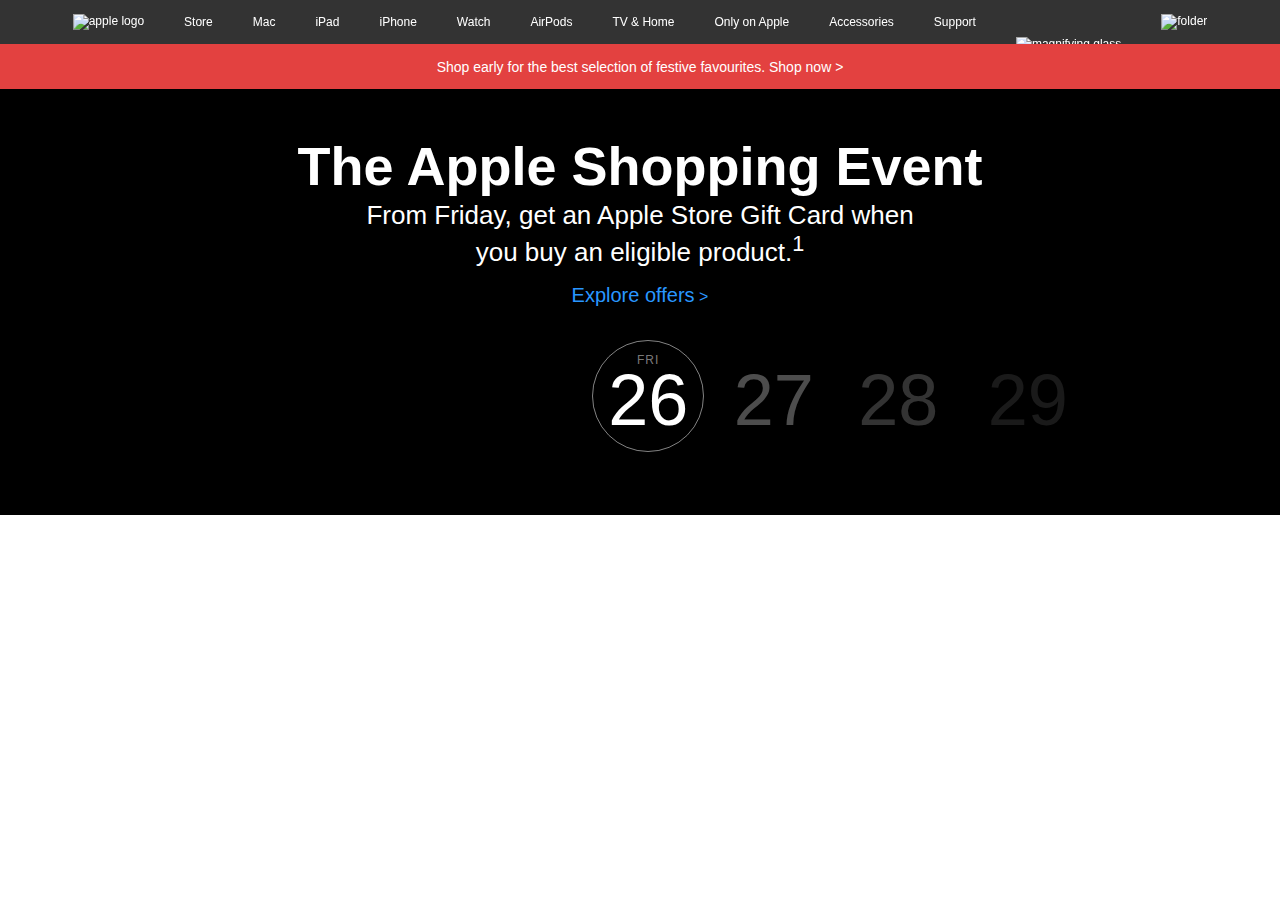
==== index.html @ cf81fd2b "first commit" ====
<!DOCTYPE html>
<html lang="en">
<head>
    <link rel="stylesheet" href="style.css">
    <meta charset="UTF-8">
    <meta http-equiv="X-UA-Compatible" content="IE=edge">
    <meta name="viewport" content="width=device-width, initial-scale=1.0">
    <title>Apple (United Kingdom)</title>
    <link rel="icon" href="https://developer.apple.com/favicon.ico">
    
    
</head>
<body>

    <!-- pics

    https://www.apple.com/ac/globalnav/7/en_GB/images/be15095f-5a20-57d0-ad14-cf4c638e223a/globalnav_apple_image__b5er5ngrzxqq_large.svg
    https://www.apple.com/ac/globalnav/7/en_GB/images/be15095f-5a20-57d0-ad14-cf4c638e223a/globalnav_apple_image__b5er5ngrzxqq_small.svg

    https://www.apple.com/ac/globalnav/7/en_GB/images/be15095f-5a20-57d0-ad14-cf4c638e223a/globalnav_search_image__cbllq1gkias2_large.svg
    https://www.apple.com/ac/globalnav/7/en_GB/images/be15095f-5a20-57d0-ad14-cf4c638e223a/globalnav_search_image__cbllq1gkias2_small.svg

    https://www.apple.com/ac/globalnav/7/en_GB/images/be15095f-5a20-57d0-ad14-cf4c638e223a/globalnav_bag_image__yzte50i47ciu_large.svg
    https://www.apple.com/ac/globalnav/7/en_GB/images/be15095f-5a20-57d0-ad14-cf4c638e223a/globalnav_bag_image__yzte50i47ciu_small.svg







    https://www.apple.com/v/home/ah/images/heroes/ase-2021/announce/hero_announce_iphone12__ezxci7i3m44m_small.png
    https://www.apple.com/v/home/ah/images/heroes/ase-2021/announce/hero_announce_ipad__eri5j550vcmu_small.png
    https://www.apple.com/v/home/ah/images/heroes/ase-2021/announce/hero_announce_watch__bklw4p0yzcwi_small.png

    https://www.apple.com/v/home/ah/images/heroes/iphone-13-pro/hero_iphone_13pro__dhnsegysa42u_large.jpg
    https://www.apple.com/v/home/ah/images/heroes/iphone-13-pro/hero_iphone_13pro__dhnsegysa42u_medium.jpg
    https://www.apple.com/v/home/ah/images/heroes/iphone-13-pro/hero_iphone_13pro__dhnsegysa42u_small.jpg

    https://www.apple.com/v/home/ah/images/heroes/iphone-13/hero_iphone_13__f194u1rdooeq_large.jpg
    https://www.apple.com/v/home/ah/images/heroes/iphone-13/hero_iphone_13__f194u1rdooeq_medium.jpg
    https://www.apple.com/v/home/ah/images/heroes/iphone-13/hero_iphone_13__f194u1rdooeq_small.jpg

    https://www.apple.com/euro/home/x/screens_alt/images/promos/holiday-2021/set-a/promo_iphone__ged2ehf9gxea_large.jpg
    https://www.apple.com/euro/home/x/screens_alt/images/promos/holiday-2021/set-a/promo_iphone__ged2ehf9gxea_medium.jpg
    https://www.apple.com/euro/home/x/screens_alt/images/promos/holiday-2021/set-a/promo_iphone__ged2ehf9gxea_small.jpg

    https://www.apple.com/v/home/ah/images/promos/airpods/tile_airpods__fuv6vgn42y2q_large.jpg
    https://www.apple.com/v/home/ah/images/promos/airpods/tile_airpods__fuv6vgn42y2q_medium.jpg
    https://www.apple.com/v/home/ah/images/promos/airpods/tile_airpods__fuv6vgn42y2q_small.jpg

    https://www.apple.com/v/home/ah/images/logos/watch-series-7/tile_watch_logo_lte__h7snssb7mqq2_large.png
    https://www.apple.com/v/home/ah/images/logos/watch-series-7/tile_watch_logo_lte__h7snssb7mqq2_medium.png
    https://www.apple.com/v/home/ah/images/logos/watch-series-7/tile_watch_logo_lte__h7snssb7mqq2_small.png

    https://www.apple.com/v/home/ah/images/promos/watch-series-7/tile_watch__e9n11b6m6yq2_large.jpg
    https://www.apple.com/v/home/ah/images/promos/watch-series-7/tile_watch__e9n11b6m6yq2_medium.jpg
    https://www.apple.com/v/home/ah/images/promos/watch-series-7/tile_watch__e9n11b6m6yq2_small.jpg

    https://www.apple.com/v/home/ah/images/promos/macbook-pro/tile_macbookpro__cx0ur0qg9biq_large.jpg
    https://www.apple.com/v/home/ah/images/promos/macbook-pro/tile_macbookpro__cx0ur0qg9biq_medium.jpg
    https://www.apple.com/v/home/ah/images/promos/macbook-pro/tile_macbookpro__cx0ur0qg9biq_small.jpg

    https://www.apple.com/v/home/ah/images/logos/ipad-mini/promo_logo_ipad_mini__n5nqff6gq8yu_large.png
    https://www.apple.com/v/home/ah/images/logos/ipad-mini/promo_logo_ipad_mini__n5nqff6gq8yu_medium.png
    https://www.apple.com/v/home/ah/images/logos/ipad-mini/promo_logo_ipad_mini__n5nqff6gq8yu_small.png

    https://www.apple.com/v/home/ah/images/promos/ipad-mini/promo_ipad_mini__spq4zjcuuaie_large.jpg
    https://www.apple.com/v/home/ah/images/promos/ipad-mini/promo_ipad_mini__spq4zjcuuaie_medium.jpg
    https://www.apple.com/v/home/ah/images/promos/ipad-mini/promo_ipad_mini__spq4zjcuuaie_small.jpg

    https://www.apple.com/euro/home/x/screens_alt/images/logos/tv-plus-shrink-next-door/tile_shrink_next_door__ci5102dd032a_large.jpg
    https://www.apple.com/euro/home/x/screens_alt/images/logos/tv-plus-shrink-next-door/tile_shrink_next_door__ci5102dd032a_medium.jpg
    https://www.apple.com/euro/home/x/screens_alt/images/logos/tv-plus-shrink-next-door/tile_shrink_next_door__ci5102dd032a_small.jpg

    https://www.apple.com/euro/home/x/screens_alt/images/logos/tv-plus-shrink-next-door/logo_light__cfvl40z2nzau_large.png
    https://www.apple.com/euro/home/x/screens_alt/images/logos/tv-plus-shrink-next-door/logo_light__cfvl40z2nzau_medium.png
    https://www.apple.com/euro/home/x/screens_alt/images/logos/tv-plus-shrink-next-door/logo_light__cfvl40z2nzau_small.png

    https://www.apple.com/euro/home/x/screens_alt/images/logos/tv-plus-shrink-next-door/logo_tile_shrink_next_door__bybmmbmda942_large.png
    https://www.apple.com/euro/home/x/screens_alt/images/logos/tv-plus-shrink-next-door/logo_tile_shrink_next_door__bybmmbmda942_medium.png
    https://www.apple.com/euro/home/x/screens_alt/images/logos/tv-plus-shrink-next-door/logo_tile_shrink_next_door__bybmmbmda942_small.png
 -->




    <nav>
<a class="navitem" href="url"><img src="https://www.apple.com/ac/globalnav/7/en_GB/images/be15095f-5a20-57d0-ad14-cf4c638e223a/globalnav_apple_image__b5er5ngrzxqq_large.svg" alt="apple logo"></a>
<a class="navitem" href="url">Store</a>
<a class="navitem" href="url">Mac</a>
<a class="navitem" href="url">iPad</a>
<a class="navitem" href="url">iPhone</a>
<a class="navitem" href="url">Watch</a>
<a class="navitem" href="url">AirPods</a>
<a class="navitem" href="url">TV & Home</a>
<a class="navitem" href="url">Only on Apple</a>
<a class="navitem" href="url">Accessories</a>
<a class="navitem" href="url">Support</a>
<a class="navitem mag" href="url"><img src="https://www.apple.com/ac/globalnav/7/en_GB/images/be15095f-5a20-57d0-ad14-cf4c638e223a/globalnav_search_image__cbllq1gkias2_large.svg" alt="magnifying glass"></a>
<a class="navitem" href="url"><img src="https://www.apple.com/ac/globalnav/7/en_GB/images/be15095f-5a20-57d0-ad14-cf4c638e223a/globalnav_bag_image__yzte50i47ciu_large.svg" alt="folder"></a>

</nav>

<div class="redthing"><p>Shop early for the best selection of festive favourites. <a id="shopnow" href="">Shop now</a> <a href="">></a></p></div>

<div class="blackbox">

<h2 id="shopping">The Apple Shopping Event</h2>

<h3 id="shopping2">From Friday, get an Apple Store Gift Card when<br>you buy an eligible product.<sup>1</sup></h3>

<a id="offers" href="">Explore offers</a>  <a id="offerarr" href="">></a>


<div id="dates">
<div id="circle">
    <p id="fri">FRI</p>
    <p class="twentysix">26</p>

</div>
<p id="laterdates">27 </p>
<p id="twentyeight">28</p>
<p id="twentynine">29</p>
<div id="picblock">
<img id="watch" src="https://www.apple.com/uk/home/images/heroes/ase-2021/announce/hero_announce_watch__bklw4p0yzcwi_mediumshort.png" alt="">
<img class="picblock" src="https://www.apple.com/v/home/ah/images/heroes/ase-2021/announce/hero_announce_iphone12__ezxci7i3m44m_mediumshort.png" alt="">
<img class="picblock" src="https://www.apple.com/v/home/ah/images/heroes/ase-2021/announce/hero_announce_ipad__eri5j550vcmu_mediumshort.png" alt="">
</div>
</div>


<!-- <p>Airpods</p>
<p>Airpods</p>
<p>Airpods</p>
<p>Airpods</p>
<p>Airpods</p>
<p>Airpods</p>
<p>Airpods</p>
<p>Airpods</p>

<p>lorem500</p>
<p>lorem500</p>
<p>lorem500</p>
<p>lorem500</p>
<p>lorem500</p>
<p>lorem500</p>
<p>lorem500</p>
<p>lorem500</p>
<p>lorem500</p>
<p>lorem500</p>
<p>lorem500</p>
<p>lorem500</p>
<p>lorem500</p>
<p>lorem500</p>
<p>lorem500</p>
<p>lorem500</p>
<p>lorem500</p>
<p>lorem500</p>
<p>lorem500</p>
<p>lorem500</p>
<p>lorem500</p>
<p>lorem500</p>
<p>lorem500</p>
<p>lorem500</p>
<p>lorem500</p>
<p>lorem500</p>
<p>lorem500</p>
<p>lorem500</p>
<p>lorem500</p>
<p>lorem500</p>
<p>lorem500</p>
<p>lorem500</p>
<p>lorem500</p>
<p>lorem500</p>
<p>lorem500</p> -->
    
</body>
</html>
---- style.css ----
body{
    background-color: rgb(255, 255, 255);
    font-family: "SF Pro Text","SF Pro Icons","Helvetica Neue","Helvetica","Arial",sans-serif;
    padding:0px;
    margin:0px;
    

    
    color: white;
}

nav{
    display:flex;
    background: rgba(0, 0, 0, 0.8);
    position: fixed;
    left:0px;
    top:0px;
    width: 100%;
    justify-content: center;
    font-size: 12px;
    font-weight: 100;
    align-items: center;
    height: 44px;
    padding: 0px;
    font-weight: 100;
    font-size: 12px;
    color: white;
    font-family: "SF Pro Text","SF Pro Icons","Helvetica Neue","Helvetica","Arial",sans-serif;
    /* border: solid blue 5px; */
    overflow:hidden;
    
}

.navitem{
    padding: 20px;
    text-decoration: none;
    color: white;
    
    
}



/* 
p{
    text-align: center;
    color: black;
    margin-top: 120px;
    font-size: 100px;
} */

a{
    color: white;
    
    text-decoration: none;
    /* font-weight: 100; */
}

.mag{
margin-top: 45px;


}

#shopnow:hover{
    text-decoration: underline;
}

.redthing{
display:flex;
background-color: #E34140;
margin-top:44px;

font-size: 14px;
font-weight: 500;
height: 45px;
align-items: center;
justify-content: center;

}

.blackbox{
background-color: black;
text-align: center;
padding:0px;


}

#shopping{
padding-top: 46px;
font-size: 54px;
margin-top: 0px;

}

#shopping2{
font-size: 26px;
font-weight: 500;
padding-top: -30px;
margin-top:-42px;
margin-bottom: 17px;

}

#offers{
     
color: #2997ff;
font-size: 20px;





}

#offers:hover{
    text-decoration: underline;
}

#offerarr{
display:inline-block;
color: #2997ff;

}

#circle{
color: white;
border: solid rgba(255, 255, 255, 0.514) 1px;
border-radius: 50%;
width: 110px;
height: 110px;
text-align: center;
margin:auto;
margin-top:33px;
display: inline-block;


}

#fri{
font-size: 12px;
color: rgba(255, 255, 255, 0.486);
letter-spacing: 1px;
}

.twentysix{
margin-top:-20px;
font-size: 72px;
font-weight: 500; 
    display: inline-block;
}

#dates{
padding-left: 380px;

}

#laterdates{
    font-size: 72px;
    font-weight: 100;
   
margin-top: 50px;
opacity: 0.3;
margin-left:25px;
display: inline-block;
}

#twentyeight{
    font-size: 72px;
    font-weight: 100;
    opacity: 0.2;
margin-top: 50px;
margin-right:40px;
display: inline-block;
margin-left:40px;
}

#twentynine{
    font-size: 72px;
    font-weight: 100;
    opacity: 0.1;
margin-top: 50px;
display: inline-block;
margin-left:5px;
    
}



#picblock{

display: block;
margin-left: -350px;
margin-top: -40px;



}

.picblock{
padding-left:40px;

}

#watch{
padding-bottom: 38px
}
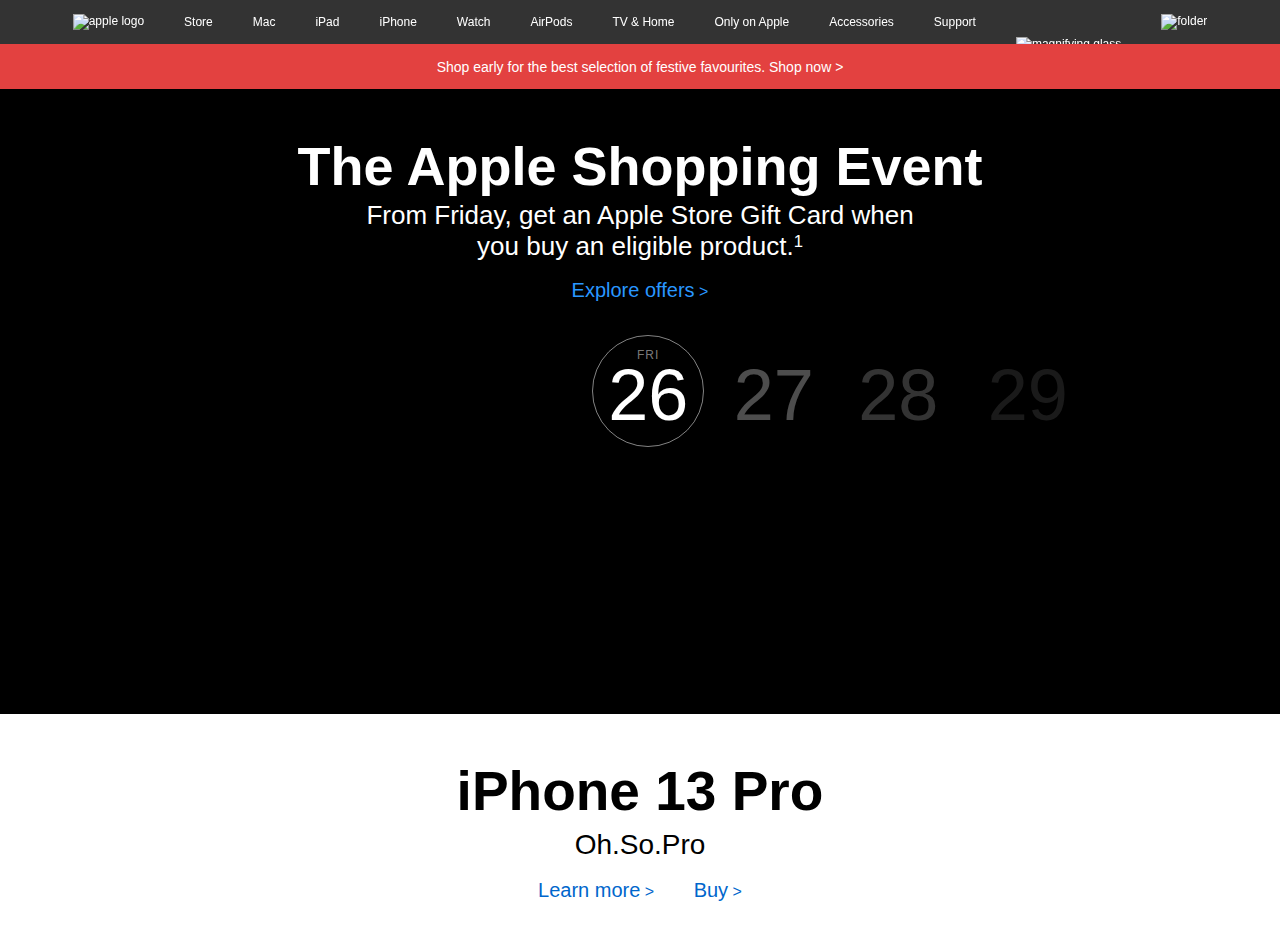
==== commit c46cd523: "tidied" ====
--- a/index.html
+++ b/index.html
@@ -6,174 +6,73 @@
     <meta http-equiv="X-UA-Compatible" content="IE=edge">
     <meta name="viewport" content="width=device-width, initial-scale=1.0">
     <title>Apple (United Kingdom)</title>
-    <link rel="icon" href="https://developer.apple.com/favicon.ico">
-    
-    
+    <link rel="icon" href="https://developer.apple.com/favicon.ico"> 
 </head>
+
 <body>
 
-    <!-- pics
+    <nav>
+        <a class="navItem" href=""><img src="https://www.apple.com/ac/globalnav/7/en_GB/images/be15095f-5a20-57d0-ad14-cf4c638e223a/globalnav_apple_image__b5er5ngrzxqq_large.svg" alt="apple logo"></a>
+        <a class="navItem" href="">Store</a>
+        <a class="navItem" href="">Mac</a>
+        <a class="navItem" href="">iPad</a>
+        <a class="navItem" href="">iPhone</a>
+        <a class="navItem" href="">Watch</a>
+        <a class="navItem" href="">AirPods</a>
+        <a class="navItem" href="">TV & Home</a>
+        <a class="navItem" href="">Only on Apple</a>
+        <a class="navItem" href="">Accessories</a>
+        <a class="navItem" href="">Support</a>
+        <a class="navItem magGlass" href=""><img src="https://www.apple.com/ac/globalnav/7/en_GB/images/be15095f-5a20-57d0-ad14-cf4c638e223a/globalnav_search_image__cbllq1gkias2_large.svg" alt="magnifying glass"></a>
+        <a class="navItem" href=""><img src="https://www.apple.com/ac/globalnav/7/en_GB/images/be15095f-5a20-57d0-ad14-cf4c638e223a/globalnav_bag_image__yzte50i47ciu_large.svg" alt="folder"></a>
+    </nav>
 
-    https://www.apple.com/ac/globalnav/7/en_GB/images/be15095f-5a20-57d0-ad14-cf4c638e223a/globalnav_apple_image__b5er5ngrzxqq_large.svg
-    https://www.apple.com/ac/globalnav/7/en_GB/images/be15095f-5a20-57d0-ad14-cf4c638e223a/globalnav_apple_image__b5er5ngrzxqq_small.svg
+    <div id="shopNowHead">
+        <p>Shop early for the best selection of festive favourites. <a id="shopNowLink" href="">Shop now</a> <a href="">></a></p>
+    </div>
+    
+    <section id="shoppingBox">
 
-    https://www.apple.com/ac/globalnav/7/en_GB/images/be15095f-5a20-57d0-ad14-cf4c638e223a/globalnav_search_image__cbllq1gkias2_large.svg
-    https://www.apple.com/ac/globalnav/7/en_GB/images/be15095f-5a20-57d0-ad14-cf4c638e223a/globalnav_search_image__cbllq1gkias2_small.svg
+        <h2 id="shoppingBoxHead">The Apple Shopping Event</h2>
+        <h3 id="shoppingBoxHead2">From Friday, get an Apple Store Gift Card when<br>you buy an eligible product.<a id="little1Link" href=""><sup>1</sup></a></h3>
+        <a class="blueLink" href="">Explore offers</a>  <a class="blueLinkArrow" href="">></a>
 
-    https://www.apple.com/ac/globalnav/7/en_GB/images/be15095f-5a20-57d0-ad14-cf4c638e223a/globalnav_bag_image__yzte50i47ciu_large.svg
-    https://www.apple.com/ac/globalnav/7/en_GB/images/be15095f-5a20-57d0-ad14-cf4c638e223a/globalnav_bag_image__yzte50i47ciu_small.svg
+        <div id="dates">
+
+            <div id="datesCircle">
+                <p id="fri">FRI</p>
+                <p id="date26">26</p>
+            </div>
+            
+            <p id="date27">27</p>
+            <p id="date28">28</p>
+            <p id="date29">29</p>
+        
+        </div>
+
+        
+        <img id="watchPic" src="https://www.apple.com/uk/home/images/heroes/ase-2021/announce/hero_announce_watch__bklw4p0yzcwi_mediumshort.png" alt="">
+        <img id="redPhonePic" src="https://www.apple.com/v/home/ah/images/heroes/ase-2021/announce/hero_announce_iphone12__ezxci7i3m44m_mediumshort.png" alt="">
+        <img src="https://www.apple.com/v/home/ah/images/heroes/ase-2021/announce/hero_announce_ipad__eri5j550vcmu_mediumshort.png" alt="">
+        
+    </section>
 
 
+    <section id="iPhone13Pro">
 
+        <h2 id="iPhoneProHeader" class="blackText" >iPhone 13 Pro</h2>
+        <h3 id="iPhoneProHeader2" class="blackText">Oh.So.Pro</h3>
+            
+        <div id="learnBuy">
+            <a class="blueLink darkerBlue" href="">Learn more</a> <a class="blueLinkArrow darkerBlue learnMore" href="">></a>
+            <a class="blueLink darkerBlue" href="">Buy</a> <a class="blueLinkArrow darkerBlue" href="">></a>
+        </div>
 
+    </section>
 
-
-
-    https://www.apple.com/v/home/ah/images/heroes/ase-2021/announce/hero_announce_iphone12__ezxci7i3m44m_small.png
-    https://www.apple.com/v/home/ah/images/heroes/ase-2021/announce/hero_announce_ipad__eri5j550vcmu_small.png
-    https://www.apple.com/v/home/ah/images/heroes/ase-2021/announce/hero_announce_watch__bklw4p0yzcwi_small.png
-
-    https://www.apple.com/v/home/ah/images/heroes/iphone-13-pro/hero_iphone_13pro__dhnsegysa42u_large.jpg
-    https://www.apple.com/v/home/ah/images/heroes/iphone-13-pro/hero_iphone_13pro__dhnsegysa42u_medium.jpg
-    https://www.apple.com/v/home/ah/images/heroes/iphone-13-pro/hero_iphone_13pro__dhnsegysa42u_small.jpg
-
-    https://www.apple.com/v/home/ah/images/heroes/iphone-13/hero_iphone_13__f194u1rdooeq_large.jpg
-    https://www.apple.com/v/home/ah/images/heroes/iphone-13/hero_iphone_13__f194u1rdooeq_medium.jpg
-    https://www.apple.com/v/home/ah/images/heroes/iphone-13/hero_iphone_13__f194u1rdooeq_small.jpg
-
-    https://www.apple.com/euro/home/x/screens_alt/images/promos/holiday-2021/set-a/promo_iphone__ged2ehf9gxea_large.jpg
-    https://www.apple.com/euro/home/x/screens_alt/images/promos/holiday-2021/set-a/promo_iphone__ged2ehf9gxea_medium.jpg
-    https://www.apple.com/euro/home/x/screens_alt/images/promos/holiday-2021/set-a/promo_iphone__ged2ehf9gxea_small.jpg
-
-    https://www.apple.com/v/home/ah/images/promos/airpods/tile_airpods__fuv6vgn42y2q_large.jpg
-    https://www.apple.com/v/home/ah/images/promos/airpods/tile_airpods__fuv6vgn42y2q_medium.jpg
-    https://www.apple.com/v/home/ah/images/promos/airpods/tile_airpods__fuv6vgn42y2q_small.jpg
-
-    https://www.apple.com/v/home/ah/images/logos/watch-series-7/tile_watch_logo_lte__h7snssb7mqq2_large.png
-    https://www.apple.com/v/home/ah/images/logos/watch-series-7/tile_watch_logo_lte__h7snssb7mqq2_medium.png
-    https://www.apple.com/v/home/ah/images/logos/watch-series-7/tile_watch_logo_lte__h7snssb7mqq2_small.png
-
-    https://www.apple.com/v/home/ah/images/promos/watch-series-7/tile_watch__e9n11b6m6yq2_large.jpg
-    https://www.apple.com/v/home/ah/images/promos/watch-series-7/tile_watch__e9n11b6m6yq2_medium.jpg
-    https://www.apple.com/v/home/ah/images/promos/watch-series-7/tile_watch__e9n11b6m6yq2_small.jpg
-
-    https://www.apple.com/v/home/ah/images/promos/macbook-pro/tile_macbookpro__cx0ur0qg9biq_large.jpg
-    https://www.apple.com/v/home/ah/images/promos/macbook-pro/tile_macbookpro__cx0ur0qg9biq_medium.jpg
-    https://www.apple.com/v/home/ah/images/promos/macbook-pro/tile_macbookpro__cx0ur0qg9biq_small.jpg
-
-    https://www.apple.com/v/home/ah/images/logos/ipad-mini/promo_logo_ipad_mini__n5nqff6gq8yu_large.png
-    https://www.apple.com/v/home/ah/images/logos/ipad-mini/promo_logo_ipad_mini__n5nqff6gq8yu_medium.png
-    https://www.apple.com/v/home/ah/images/logos/ipad-mini/promo_logo_ipad_mini__n5nqff6gq8yu_small.png
-
-    https://www.apple.com/v/home/ah/images/promos/ipad-mini/promo_ipad_mini__spq4zjcuuaie_large.jpg
-    https://www.apple.com/v/home/ah/images/promos/ipad-mini/promo_ipad_mini__spq4zjcuuaie_medium.jpg
-    https://www.apple.com/v/home/ah/images/promos/ipad-mini/promo_ipad_mini__spq4zjcuuaie_small.jpg
-
-    https://www.apple.com/euro/home/x/screens_alt/images/logos/tv-plus-shrink-next-door/tile_shrink_next_door__ci5102dd032a_large.jpg
-    https://www.apple.com/euro/home/x/screens_alt/images/logos/tv-plus-shrink-next-door/tile_shrink_next_door__ci5102dd032a_medium.jpg
-    https://www.apple.com/euro/home/x/screens_alt/images/logos/tv-plus-shrink-next-door/tile_shrink_next_door__ci5102dd032a_small.jpg
-
-    https://www.apple.com/euro/home/x/screens_alt/images/logos/tv-plus-shrink-next-door/logo_light__cfvl40z2nzau_large.png
-    https://www.apple.com/euro/home/x/screens_alt/images/logos/tv-plus-shrink-next-door/logo_light__cfvl40z2nzau_medium.png
-    https://www.apple.com/euro/home/x/screens_alt/images/logos/tv-plus-shrink-next-door/logo_light__cfvl40z2nzau_small.png
-
-    https://www.apple.com/euro/home/x/screens_alt/images/logos/tv-plus-shrink-next-door/logo_tile_shrink_next_door__bybmmbmda942_large.png
-    https://www.apple.com/euro/home/x/screens_alt/images/logos/tv-plus-shrink-next-door/logo_tile_shrink_next_door__bybmmbmda942_medium.png
-    https://www.apple.com/euro/home/x/screens_alt/images/logos/tv-plus-shrink-next-door/logo_tile_shrink_next_door__bybmmbmda942_small.png
- -->
-
-
-
-
-    <nav>
-<a class="navitem" href="url"><img src="https://www.apple.com/ac/globalnav/7/en_GB/images/be15095f-5a20-57d0-ad14-cf4c638e223a/globalnav_apple_image__b5er5ngrzxqq_large.svg" alt="apple logo"></a>
-<a class="navitem" href="url">Store</a>
-<a class="navitem" href="url">Mac</a>
-<a class="navitem" href="url">iPad</a>
-<a class="navitem" href="url">iPhone</a>
-<a class="navitem" href="url">Watch</a>
-<a class="navitem" href="url">AirPods</a>
-<a class="navitem" href="url">TV & Home</a>
-<a class="navitem" href="url">Only on Apple</a>
-<a class="navitem" href="url">Accessories</a>
-<a class="navitem" href="url">Support</a>
-<a class="navitem mag" href="url"><img src="https://www.apple.com/ac/globalnav/7/en_GB/images/be15095f-5a20-57d0-ad14-cf4c638e223a/globalnav_search_image__cbllq1gkias2_large.svg" alt="magnifying glass"></a>
-<a class="navitem" href="url"><img src="https://www.apple.com/ac/globalnav/7/en_GB/images/be15095f-5a20-57d0-ad14-cf4c638e223a/globalnav_bag_image__yzte50i47ciu_large.svg" alt="folder"></a>
-
-</nav>
-
-<div class="redthing"><p>Shop early for the best selection of festive favourites. <a id="shopnow" href="">Shop now</a> <a href="">></a></p></div>
-
-<div class="blackbox">
-
-<h2 id="shopping">The Apple Shopping Event</h2>
-
-<h3 id="shopping2">From Friday, get an Apple Store Gift Card when<br>you buy an eligible product.<sup>1</sup></h3>
-
-<a id="offers" href="">Explore offers</a>  <a id="offerarr" href="">></a>
-
-
-<div id="dates">
-<div id="circle">
-    <p id="fri">FRI</p>
-    <p class="twentysix">26</p>
-
-</div>
-<p id="laterdates">27 </p>
-<p id="twentyeight">28</p>
-<p id="twentynine">29</p>
-<div id="picblock">
-<img id="watch" src="https://www.apple.com/uk/home/images/heroes/ase-2021/announce/hero_announce_watch__bklw4p0yzcwi_mediumshort.png" alt="">
-<img class="picblock" src="https://www.apple.com/v/home/ah/images/heroes/ase-2021/announce/hero_announce_iphone12__ezxci7i3m44m_mediumshort.png" alt="">
-<img class="picblock" src="https://www.apple.com/v/home/ah/images/heroes/ase-2021/announce/hero_announce_ipad__eri5j550vcmu_mediumshort.png" alt="">
-</div>
-</div>
-
-
-<!-- <p>Airpods</p>
-<p>Airpods</p>
-<p>Airpods</p>
-<p>Airpods</p>
-<p>Airpods</p>
-<p>Airpods</p>
-<p>Airpods</p>
-<p>Airpods</p>
-
-<p>lorem500</p>
-<p>lorem500</p>
-<p>lorem500</p>
-<p>lorem500</p>
-<p>lorem500</p>
-<p>lorem500</p>
-<p>lorem500</p>
-<p>lorem500</p>
-<p>lorem500</p>
-<p>lorem500</p>
-<p>lorem500</p>
-<p>lorem500</p>
-<p>lorem500</p>
-<p>lorem500</p>
-<p>lorem500</p>
-<p>lorem500</p>
-<p>lorem500</p>
-<p>lorem500</p>
-<p>lorem500</p>
-<p>lorem500</p>
-<p>lorem500</p>
-<p>lorem500</p>
-<p>lorem500</p>
-<p>lorem500</p>
-<p>lorem500</p>
-<p>lorem500</p>
-<p>lorem500</p>
-<p>lorem500</p>
-<p>lorem500</p>
-<p>lorem500</p>
-<p>lorem500</p>
-<p>lorem500</p>
-<p>lorem500</p>
-<p>lorem500</p>
-<p>lorem500</p> -->
+    <figure id=iPhoneProPicBox>
+        <img id ="iPhoneProPic" src="https://www.apple.com/v/home/ah/images/heroes/iphone-13-pro/hero_iphone_13pro__dhnsegysa42u_large.jpg" alt="iPhone 13 Pro">
+    </figure>
     
 </body>
 </html>--- a/style.css
+++ b/style.css
@@ -1,11 +1,6 @@
-body{
-    background-color: rgb(255, 255, 255);
+body{    
     font-family: "SF Pro Text","SF Pro Icons","Helvetica Neue","Helvetica","Arial",sans-serif;
-    padding:0px;
     margin:0px;
-    
-
-    
     color: white;
 }
 
@@ -16,193 +11,195 @@
     left:0px;
     top:0px;
     width: 100%;
-    justify-content: center;
-    font-size: 12px;
-    font-weight: 100;
+    justify-content: center;   
     align-items: center;
     height: 44px;
-    padding: 0px;
     font-weight: 100;
-    font-size: 12px;
-    color: white;
-    font-family: "SF Pro Text","SF Pro Icons","Helvetica Neue","Helvetica","Arial",sans-serif;
-    /* border: solid blue 5px; */
-    overflow:hidden;
-    
-}
-
-.navitem{
+    font-size: 12px; 
+    overflow:hidden;    
+}
+
+.navItem{
     padding: 20px;
     text-decoration: none;
+}
+
+a{
+    color: white;    
+    text-decoration: none;
+}
+
+.magGlass{
+    margin-top: 45px;
+}
+
+#shopNowHead{
+    display:flex;
+    background-color: #E34140;
+    margin-top:44px;
+    font-size: 14px;
+    font-weight: 500;
+    height: 45px;
+    align-items: center;
+    justify-content: center;
+}
+
+#shopNowLink:hover{
+    text-decoration: underline;
+}
+
+#shoppingBox{
+    background-color: black;
+    text-align: center;
+    overflow:hidden;
+    height:625px;
+}
+
+#shoppingBoxHead{
+    padding-top: 46px;
+    font-size: 54px;
+    margin-top: 0px;
+}
+
+#shoppingBoxHead2{
+    font-size: 26px;
+    font-weight: 500;
+    margin-top:-42px;
+    margin-bottom: 17px;
+}
+
+#little1Link{
+    font-size: 20px;
+}
+
+#little1Link:hover{    
+    color: #2997ff;
+}
+
+
+
+.blueLink{     
+    color: #2997ff;
+    font-size: 20px;
+    font-weight: 500;
+}
+
+.blueLink:hover{
+    text-decoration: underline;
+}
+
+.blueLinkArrow{
+    display:inline-block;
+    color: #2997ff;
+}
+
+#dates{
+    padding-left: 380px;
+}
+
+#datesCircle{
     color: white;
-    
-    
-}
-
-
-
-/* 
-p{
+    border: solid rgba(255, 255, 255, 0.514) 1px;
+    border-radius: 50%;
+    width: 110px;
+    height: 110px;
     text-align: center;
-    color: black;
-    margin-top: 120px;
-    font-size: 100px;
-} */
-
-a{
-    color: white;
-    
-    text-decoration: none;
-    /* font-weight: 100; */
-}
-
-.mag{
-margin-top: 45px;
-
-
-}
-
-#shopnow:hover{
-    text-decoration: underline;
-}
-
-.redthing{
-display:flex;
-background-color: #E34140;
-margin-top:44px;
-
-font-size: 14px;
-font-weight: 500;
-height: 45px;
-align-items: center;
-justify-content: center;
-
-}
-
-.blackbox{
-background-color: black;
-text-align: center;
-padding:0px;
-
-
-}
-
-#shopping{
-padding-top: 46px;
-font-size: 54px;
-margin-top: 0px;
-
-}
-
-#shopping2{
-font-size: 26px;
-font-weight: 500;
-padding-top: -30px;
-margin-top:-42px;
-margin-bottom: 17px;
-
-}
-
-#offers{
-     
-color: #2997ff;
-font-size: 20px;
-
-
-
-
-
-}
-
-#offers:hover{
-    text-decoration: underline;
-}
-
-#offerarr{
-display:inline-block;
-color: #2997ff;
-
-}
-
-#circle{
-color: white;
-border: solid rgba(255, 255, 255, 0.514) 1px;
-border-radius: 50%;
-width: 110px;
-height: 110px;
-text-align: center;
-margin:auto;
-margin-top:33px;
-display: inline-block;
-
-
+    margin-top:33px;
+    display: inline-block;
 }
 
 #fri{
-font-size: 12px;
-color: rgba(255, 255, 255, 0.486);
-letter-spacing: 1px;
-}
-
-.twentysix{
-margin-top:-20px;
-font-size: 72px;
-font-weight: 500; 
-    display: inline-block;
-}
-
-#dates{
-padding-left: 380px;
-
-}
-
-#laterdates{
-    font-size: 72px;
-    font-weight: 100;
-   
-margin-top: 50px;
-opacity: 0.3;
-margin-left:25px;
-display: inline-block;
-}
-
-#twentyeight{
+    font-size: 12px;
+    color: rgba(255, 255, 255, 0.486);
+    letter-spacing: 1px;
+}
+
+#date26{
+    margin-top:-20px;
+    font-size: 72px;
+    font-weight: 500;
+}
+
+
+
+#date27{
+    font-size: 72px;
+    font-weight: 100;   
+    margin-top: 50px;
+    opacity: 0.3;
+    margin-left:25px;
+    display: inline-block;
+}
+
+#date28{
     font-size: 72px;
     font-weight: 100;
     opacity: 0.2;
-margin-top: 50px;
-margin-right:40px;
-display: inline-block;
-margin-left:40px;
-}
-
-#twentynine{
+    margin-top: 50px;
+    margin-right:40px;
+    display: inline-block;
+    margin-left:40px;
+}
+
+#date29{
     font-size: 72px;
     font-weight: 100;
     opacity: 0.1;
-margin-top: 50px;
-display: inline-block;
-margin-left:5px;
-    
-}
-
-
-
-#picblock{
-
-display: block;
-margin-left: -350px;
-margin-top: -40px;
-
-
-
-}
-
-.picblock{
-padding-left:40px;
-
-}
-
-#watch{
-padding-bottom: 38px
+    margin-top: 50px;
+    display: inline-block;
+    margin-left:5px;    
+}
+
+#watchPic{
+    margin-left:-10px;
+    padding-bottom: 38px;
+    padding-right: 30px;
+}
+
+#redPhonePic{
+    padding-right: 30px;
+}
+
+#iPhone13Pro{
+    background-color: rgb(255, 255, 255);
+    text-align: center;
+}
+
+.blackText{
+    color: black;
+}
+
+#iPhoneProHeader{
+    font-size: 55px;
+    margin-top:45px;
+}
+
+#iPhoneProHeader2{
+    font-size: 28px;
+    font-weight: 500;
+    margin-top:-40px;    
+}
+
+#learnBuy{
+    margin-top: -10px;
+    color: #06c;
+}
+
+.darkerBlue{
+    color: #06c;
+}
+
+.learnMore{
+    padding-right: 35px;    
+}
+
+#iPhoneProPicBox{    
+    overflow: hidden;
+}
+
+#iPhoneProPic{
+    margin-left:-835px;
+    position:relative;
+    z-index: -1;
+    margin-top: -230px;
 }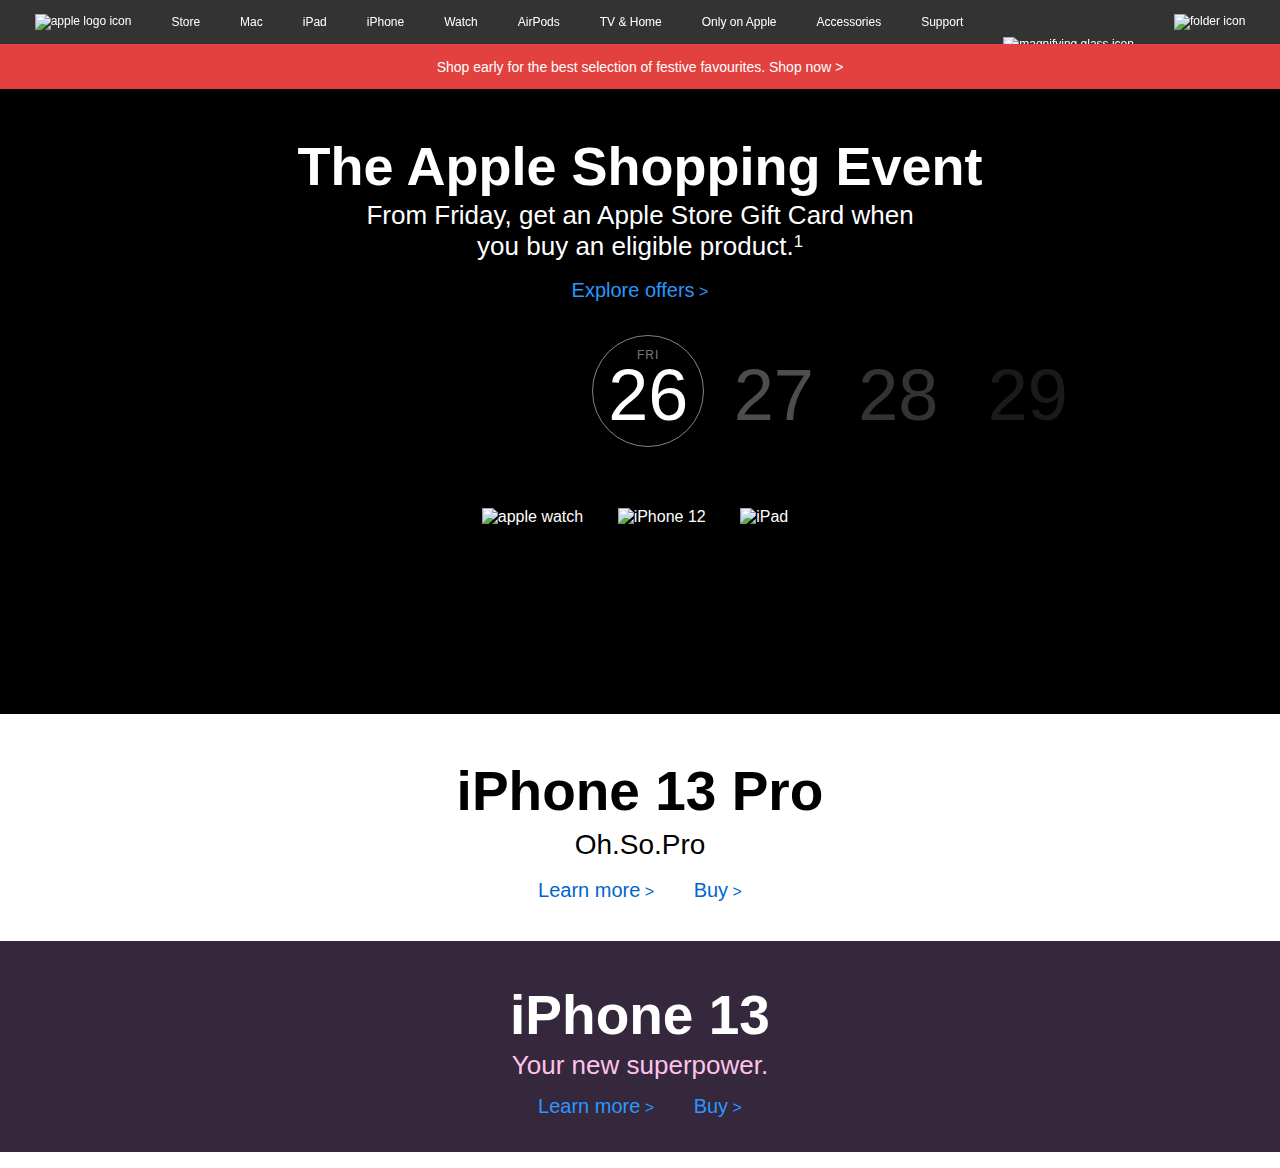
==== commit 83fdb7c7: "new section" ====
--- a/index.html
+++ b/index.html
@@ -12,7 +12,7 @@
 <body>
 
     <nav>
-        <a class="navItem" href=""><img src="https://www.apple.com/ac/globalnav/7/en_GB/images/be15095f-5a20-57d0-ad14-cf4c638e223a/globalnav_apple_image__b5er5ngrzxqq_large.svg" alt="apple logo"></a>
+        <a class="navItem" href=""><img src="https://www.apple.com/ac/globalnav/7/en_GB/images/be15095f-5a20-57d0-ad14-cf4c638e223a/globalnav_apple_image__b5er5ngrzxqq_large.svg" alt="apple logo icon"></a>
         <a class="navItem" href="">Store</a>
         <a class="navItem" href="">Mac</a>
         <a class="navItem" href="">iPad</a>
@@ -23,8 +23,8 @@
         <a class="navItem" href="">Only on Apple</a>
         <a class="navItem" href="">Accessories</a>
         <a class="navItem" href="">Support</a>
-        <a class="navItem magGlass" href=""><img src="https://www.apple.com/ac/globalnav/7/en_GB/images/be15095f-5a20-57d0-ad14-cf4c638e223a/globalnav_search_image__cbllq1gkias2_large.svg" alt="magnifying glass"></a>
-        <a class="navItem" href=""><img src="https://www.apple.com/ac/globalnav/7/en_GB/images/be15095f-5a20-57d0-ad14-cf4c638e223a/globalnav_bag_image__yzte50i47ciu_large.svg" alt="folder"></a>
+        <a class="navItem magGlass" href=""><img src="https://www.apple.com/ac/globalnav/7/en_GB/images/be15095f-5a20-57d0-ad14-cf4c638e223a/globalnav_search_image__cbllq1gkias2_large.svg" alt="magnifying glass icon"></a>
+        <a class="navItem" href=""><img src="https://www.apple.com/ac/globalnav/7/en_GB/images/be15095f-5a20-57d0-ad14-cf4c638e223a/globalnav_bag_image__yzte50i47ciu_large.svg" alt="folder icon"></a>
     </nav>
 
     <div id="shopNowHead">
@@ -51,9 +51,9 @@
         </div>
 
         
-        <img id="watchPic" src="https://www.apple.com/uk/home/images/heroes/ase-2021/announce/hero_announce_watch__bklw4p0yzcwi_mediumshort.png" alt="">
-        <img id="redPhonePic" src="https://www.apple.com/v/home/ah/images/heroes/ase-2021/announce/hero_announce_iphone12__ezxci7i3m44m_mediumshort.png" alt="">
-        <img src="https://www.apple.com/v/home/ah/images/heroes/ase-2021/announce/hero_announce_ipad__eri5j550vcmu_mediumshort.png" alt="">
+        <img id="watchPic" src="https://www.apple.com/uk/home/images/heroes/ase-2021/announce/hero_announce_watch__bklw4p0yzcwi_mediumshort.png" alt="apple watch">
+        <img id="redPhonePic" src="https://www.apple.com/v/home/ah/images/heroes/ase-2021/announce/hero_announce_iphone12__ezxci7i3m44m_mediumshort.png" alt="iPhone 12">
+        <img src="https://www.apple.com/v/home/ah/images/heroes/ase-2021/announce/hero_announce_ipad__eri5j550vcmu_mediumshort.png" alt="iPad">
         
     </section>
 
@@ -63,16 +63,66 @@
         <h2 id="iPhoneProHeader" class="blackText" >iPhone 13 Pro</h2>
         <h3 id="iPhoneProHeader2" class="blackText">Oh.So.Pro</h3>
             
-        <div id="learnBuy">
+        <div id="learnBuyiPhonePro">
             <a class="blueLink darkerBlue" href="">Learn more</a> <a class="blueLinkArrow darkerBlue learnMore" href="">></a>
             <a class="blueLink darkerBlue" href="">Buy</a> <a class="blueLinkArrow darkerBlue" href="">></a>
         </div>
 
     </section>
 
-    <figure id=iPhoneProPicBox>
+    <figure id="iPhoneProPicBox">
         <img id ="iPhoneProPic" src="https://www.apple.com/v/home/ah/images/heroes/iphone-13-pro/hero_iphone_13pro__dhnsegysa42u_large.jpg" alt="iPhone 13 Pro">
     </figure>
+
+    <section id="iPhone13">
+
+        <h2 id="iPhone13Header">iPhone 13</h2>
+        <h3 id="iPhone13Header2">Your new superpower.</h3>
+
+        <div id="learnBuyiPhone">
+            <a class="blueLink" href="">Learn more</a> <a class="blueLinkArrow learnMore" href="">></a>
+            <a class="blueLink" href="">Buy</a> <a class="blueLinkArrow" href="">></a>
+        </div>
+        
+        <figure id="iPhonePicBox">
+            <img id="iPhonePic" src="https://www.apple.com/v/home/ah/images/heroes/iphone-13/hero_iphone_13__f194u1rdooeq_large.jpg" alt="iPhone 13">
+        </figure>
+
+    </section>
     
+    <!-- <section id="mainShop">
+        
+        <div id="season">
+            <h2 id="seasonHeader">Let the season be<br>for everyone</h2>
+
+            <a class="blueLink" href="">Shop gifts</a> <a class="blueLinkArrow" href="">></a>
+        
+            <figure id="seasonPicBox">
+                <img id="seasonPic" src="https://www.apple.com/v/home/ah/images/promos/holiday-2021/set-c/promo_macbook__enrk3lbelyy6_large.jpg" alt="Macbook Star Arrangement">
+            </figure>
+
+
+
+        </div>
+
+
+
+        <p>Lorem ipsum dolor, sit amet consectetur adipisicing elit. Nulla, ad?</p>
+        <p>Lorem ipsum dolor, sit amet consectetur adipisicing elit. Nulla, ad?</p>
+        <p>Lorem ipsum dolor, sit amet consectetur adipisicing elit. Nulla, ad?</p>
+        <p>Lorem ipsum dolor, sit amet consectetur adipisicing elit. Nulla, ad?</p>
+        <p>Lorem ipsum dolor, sit amet consectetur adipisicing elit. Nulla, ad?</p>
+        <p>Lorem ipsum dolor, sit amet consectetur adipisicing elit. Nulla, ad?</p>
+        <p>Lorem ipsum dolor, sit amet consectetur adipisicing elit. Nulla, ad?</p>
+        <p>Lorem ipsum dolor, sit amet consectetur adipisicing elit. Nulla, ad?</p>
+        <p>Lorem ipsum dolor, sit amet consectetur adipisicing elit. Nulla, ad?</p>
+        <p>Lorem ipsum dolor, sit amet consectetur adipisicing elit. Nulla, ad?</p>
+    </section> -->
+
+
+
+
+
+
 </body>
 </html>--- a/style.css
+++ b/style.css
@@ -16,7 +16,8 @@
     height: 44px;
     font-weight: 100;
     font-size: 12px; 
-    overflow:hidden;    
+    overflow:hidden;
+    z-index: 3;    
 }
 
 .navItem{
@@ -180,7 +181,7 @@
     margin-top:-40px;    
 }
 
-#learnBuy{
+#learnBuyiPhonePro{
     margin-top: -10px;
     color: #06c;
 }
@@ -202,4 +203,75 @@
     position:relative;
     z-index: -1;
     margin-top: -230px;
+}
+
+#iPhone13{
+    background-color: rgb(53, 40, 60);
+    margin-top: -40px;
+
+    
+}
+
+#iPhone13Header{
+    font-size: 55px;
+    text-align: center;
+    padding-top: 42px;
+    
+
+
+}
+
+#iPhone13Header2{
+    font-size: 26px;
+    text-align: center;
+    margin-top: -43px;
+    color: rgb(254, 194, 235);
+    font-weight: 500;
+}
+
+#learnBuyiPhone{
+    text-align: center;
+    margin-top:-12px;
+}
+
+#iPhonePicBox{
+    overflow: hidden;
+}
+
+#iPhonePic{
+    margin-left:-865px;
+    position:relative;
+    margin-top: -240px; 
+}
+
+#mainShop{
+    background-color: white;
+    margin-top: -36px;
+}
+
+#season{
+    background-color: rgb(238, 240, 255);
+    width: 50%;
+    margin-top:0px;
+    border: blue solid
+    
+}
+
+#seasonHeader{
+    font-size: 20px;
+    color: black;
+    text-align: center;
+
+}
+
+#seasonPicBox{
+    overflow: hidden;
+}
+
+#seasonPic{
+    /* margin-left:-865px; */
+    position:relative;
+    margin-top: -240px;
+    border:blue solid;
+    
 }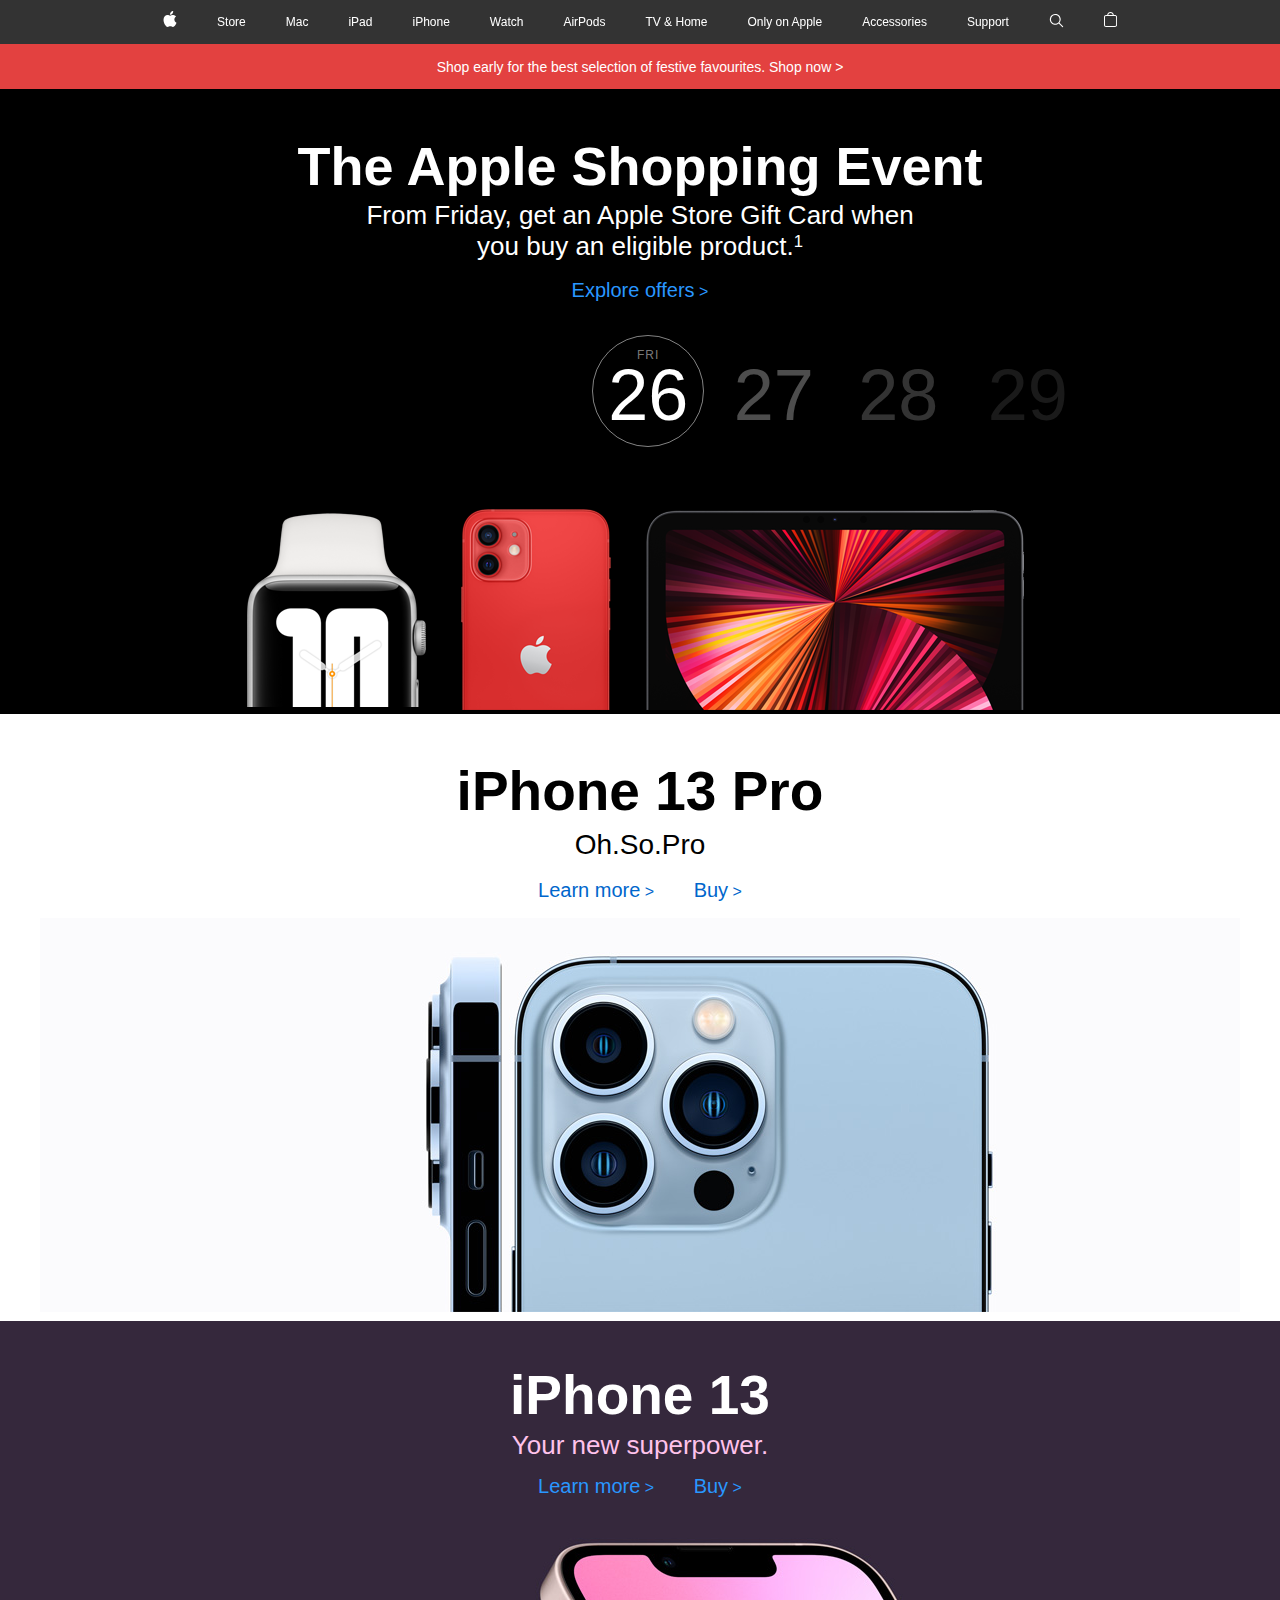
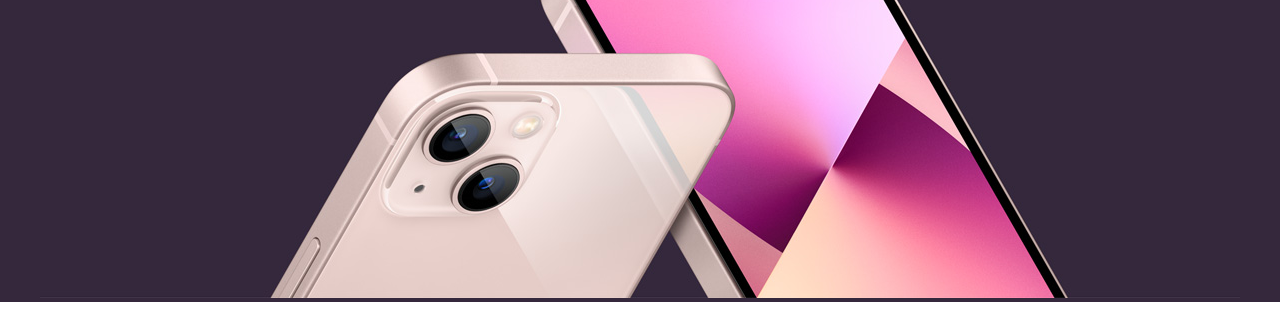
==== commit 4394c119: "pics localised" ====
--- a/index.html
+++ b/index.html
@@ -6,13 +6,13 @@
     <meta http-equiv="X-UA-Compatible" content="IE=edge">
     <meta name="viewport" content="width=device-width, initial-scale=1.0">
     <title>Apple (United Kingdom)</title>
-    <link rel="icon" href="https://developer.apple.com/favicon.ico"> 
+    <link rel="icon" href="favicon.ico"> 
 </head>
 
 <body>
 
     <nav>
-        <a class="navItem" href=""><img src="https://www.apple.com/ac/globalnav/7/en_GB/images/be15095f-5a20-57d0-ad14-cf4c638e223a/globalnav_apple_image__b5er5ngrzxqq_large.svg" alt="apple logo icon"></a>
+        <a class="navItem" href=""><img src="globalnav_apple_image__b5er5ngrzxqq_large.svg" alt="apple logo icon"></a>
         <a class="navItem" href="">Store</a>
         <a class="navItem" href="">Mac</a>
         <a class="navItem" href="">iPad</a>
@@ -23,8 +23,8 @@
         <a class="navItem" href="">Only on Apple</a>
         <a class="navItem" href="">Accessories</a>
         <a class="navItem" href="">Support</a>
-        <a class="navItem magGlass" href=""><img src="https://www.apple.com/ac/globalnav/7/en_GB/images/be15095f-5a20-57d0-ad14-cf4c638e223a/globalnav_search_image__cbllq1gkias2_large.svg" alt="magnifying glass icon"></a>
-        <a class="navItem" href=""><img src="https://www.apple.com/ac/globalnav/7/en_GB/images/be15095f-5a20-57d0-ad14-cf4c638e223a/globalnav_bag_image__yzte50i47ciu_large.svg" alt="folder icon"></a>
+        <a class="navItem magGlass" href=""><img src="globalnav_search_image__cbllq1gkias2_large.svg" alt="magnifying glass icon"></a>
+        <a class="navItem" href=""><img src="globalnav_bag_image__yzte50i47ciu_large.svg" alt="folder icon"></a>
     </nav>
 
     <div id="shopNowHead">
@@ -51,9 +51,9 @@
         </div>
 
         
-        <img id="watchPic" src="https://www.apple.com/uk/home/images/heroes/ase-2021/announce/hero_announce_watch__bklw4p0yzcwi_mediumshort.png" alt="apple watch">
-        <img id="redPhonePic" src="https://www.apple.com/v/home/ah/images/heroes/ase-2021/announce/hero_announce_iphone12__ezxci7i3m44m_mediumshort.png" alt="iPhone 12">
-        <img src="https://www.apple.com/v/home/ah/images/heroes/ase-2021/announce/hero_announce_ipad__eri5j550vcmu_mediumshort.png" alt="iPad">
+        <img id="watchPic" src="hero_offer_nov26_watch__b1ocp41twlqu_mediumshort.png" alt="apple watch">
+        <img id="redPhonePic" src="hero_announce_iphone12__ezxci7i3m44m_mediumshort.png" alt="iPhone 12">
+        <img src="hero_announce_ipad__eri5j550vcmu_mediumshort.png" alt="iPad">
         
     </section>
 
@@ -71,7 +71,7 @@
     </section>
 
     <figure id="iPhoneProPicBox">
-        <img id ="iPhoneProPic" src="https://www.apple.com/v/home/ah/images/heroes/iphone-13-pro/hero_iphone_13pro__dhnsegysa42u_large.jpg" alt="iPhone 13 Pro">
+        <img id ="iPhoneProPic" src="hero_iphone_13pro__dhnsegysa42u_large.jpg" alt="iPhone 13 Pro">
     </figure>
 
     <section id="iPhone13">
@@ -85,7 +85,7 @@
         </div>
         
         <figure id="iPhonePicBox">
-            <img id="iPhonePic" src="https://www.apple.com/v/home/ah/images/heroes/iphone-13/hero_iphone_13__f194u1rdooeq_large.jpg" alt="iPhone 13">
+            <img id="iPhonePic" src="hero_iphone_13__f194u1rdooeq_large.jpg" alt="iPhone 13">
         </figure>
 
     </section>
--- a/style.css
+++ b/style.css
@@ -154,7 +154,9 @@
 #watchPic{
     margin-left:-10px;
     padding-bottom: 38px;
-    padding-right: 30px;
+    padding-right: 30px;  
+    /* border: none; */
+    margin-bottom: -35px;  
 }
 
 #redPhonePic{
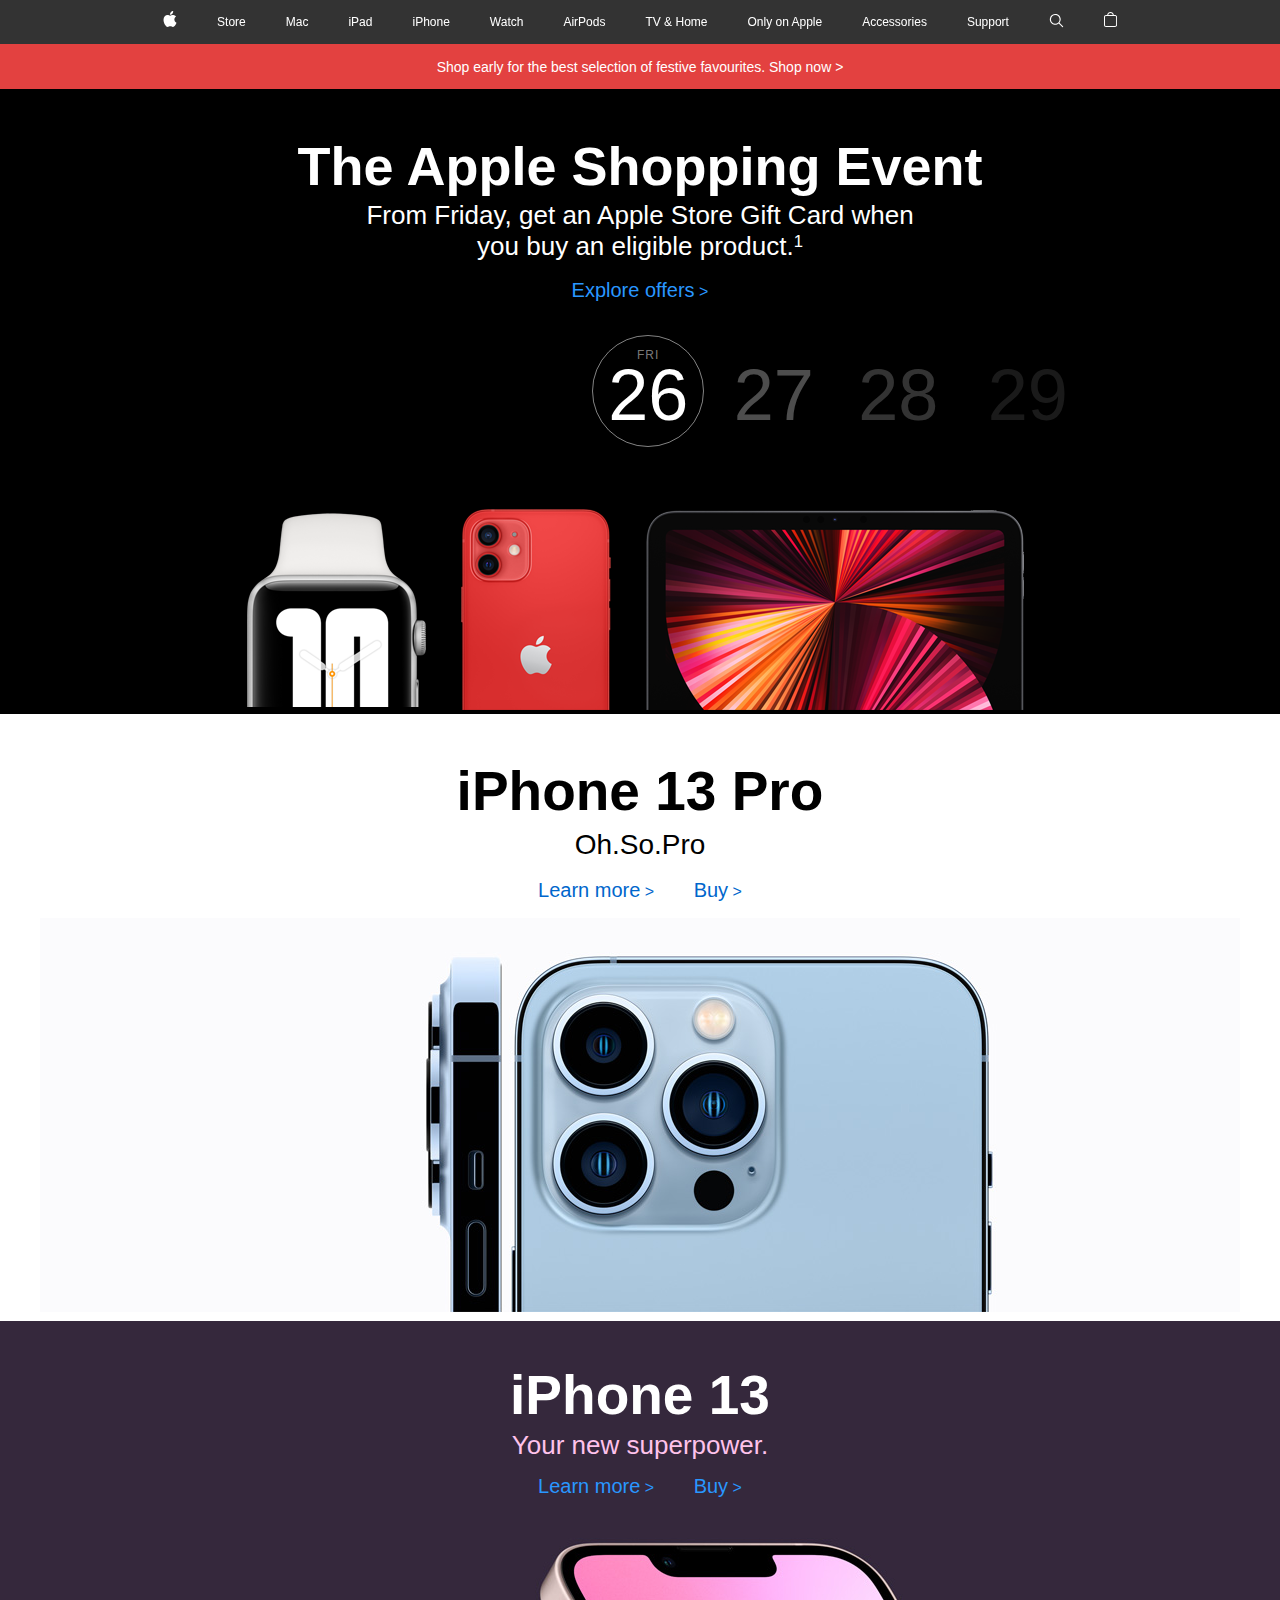
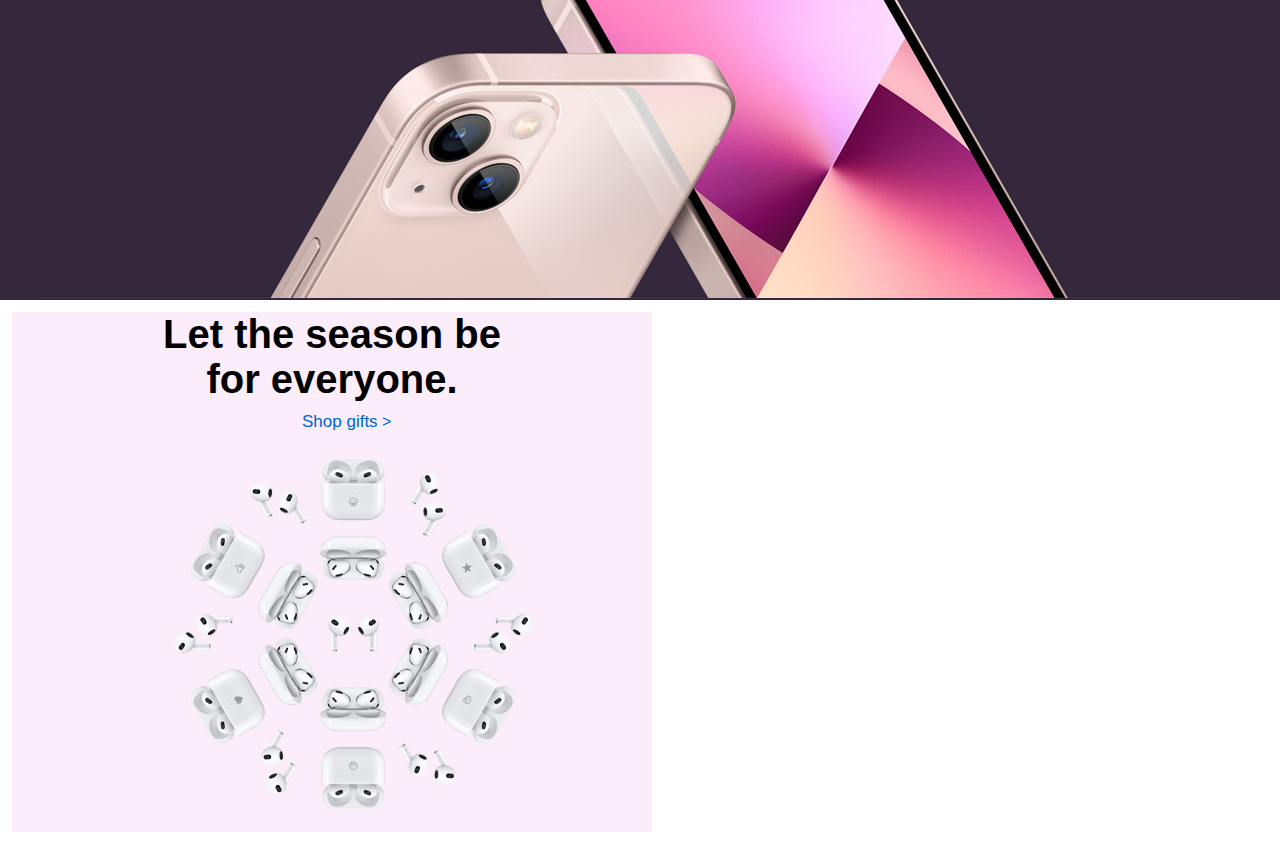
==== commit aa4fed85: "season section" ====
--- a/index.html
+++ b/index.html
@@ -90,15 +90,15 @@
 
     </section>
     
-    <!-- <section id="mainShop">
+    <section id="mainShop">
         
         <div id="season">
-            <h2 id="seasonHeader">Let the season be<br>for everyone</h2>
+            <h2 id="seasonHeader">Let the season be<br>for everyone.</h2>
 
-            <a class="blueLink" href="">Shop gifts</a> <a class="blueLinkArrow" href="">></a>
+            <a id="seasonLink" class="blueLink darkerBlue" href="">Shop gifts</a> <a class="darkerBlue blueLinkArrow" href="">></a>
         
             <figure id="seasonPicBox">
-                <img id="seasonPic" src="https://www.apple.com/v/home/ah/images/promos/holiday-2021/set-c/promo_macbook__enrk3lbelyy6_large.jpg" alt="Macbook Star Arrangement">
+                <img id="seasonPic" src="promo_airpods__cbz50avh6d5y_large.jpg" alt="Macbook Star Arrangement">
             </figure>
 
 
@@ -106,7 +106,7 @@
         </div>
 
 
-
+<!-- 
         <p>Lorem ipsum dolor, sit amet consectetur adipisicing elit. Nulla, ad?</p>
         <p>Lorem ipsum dolor, sit amet consectetur adipisicing elit. Nulla, ad?</p>
         <p>Lorem ipsum dolor, sit amet consectetur adipisicing elit. Nulla, ad?</p>
@@ -116,8 +116,8 @@
         <p>Lorem ipsum dolor, sit amet consectetur adipisicing elit. Nulla, ad?</p>
         <p>Lorem ipsum dolor, sit amet consectetur adipisicing elit. Nulla, ad?</p>
         <p>Lorem ipsum dolor, sit amet consectetur adipisicing elit. Nulla, ad?</p>
-        <p>Lorem ipsum dolor, sit amet consectetur adipisicing elit. Nulla, ad?</p>
-    </section> -->
+        <p>Lorem ipsum dolor, sit amet consectetur adipisicing elit. Nulla, ad?</p> -->
+    </section>
 
 
 
--- a/style.css
+++ b/style.css
@@ -198,6 +198,7 @@
 
 #iPhoneProPicBox{    
     overflow: hidden;
+    
 }
 
 #iPhoneProPic{
@@ -210,8 +211,7 @@
 #iPhone13{
     background-color: rgb(53, 40, 60);
     margin-top: -40px;
-
-    
+    height: 579px;  
 }
 
 #iPhone13Header{
@@ -242,8 +242,10 @@
 
 #iPhonePic{
     margin-left:-865px;
-    position:relative;
-    margin-top: -240px; 
+    /* position:relative; */
+    margin-top: -240px;
+    
+    
 }
 
 #mainShop{
@@ -252,28 +254,33 @@
 }
 
 #season{
-    background-color: rgb(238, 240, 255);
+    background-color: rgb(251, 237, 250);
     width: 50%;
-    margin-top:0px;
-    border: blue solid
-    
+    margin-top:48px;
+    margin-left:12px;    
 }
 
 #seasonHeader{
-    font-size: 20px;
+    font-size: 40px;
+    font-weight: 600;
     color: black;
     text-align: center;
-
-}
-
-#seasonPicBox{
+    margin-bottom:10px;
+}
+
+#seasonLink{
+margin-left: 290px;
+font-size: 17px;
+}
+
+#seasonPicBox{    
+    margin-top: 0px;
+    height: 400px;    
     overflow: hidden;
 }
 
-#seasonPic{
-    /* margin-left:-865px; */
+#seasonPic{    
     position:relative;
-    margin-top: -240px;
-    border:blue solid;
-    
+    margin-top: -175px;    
+    margin-left: -330px;        
 }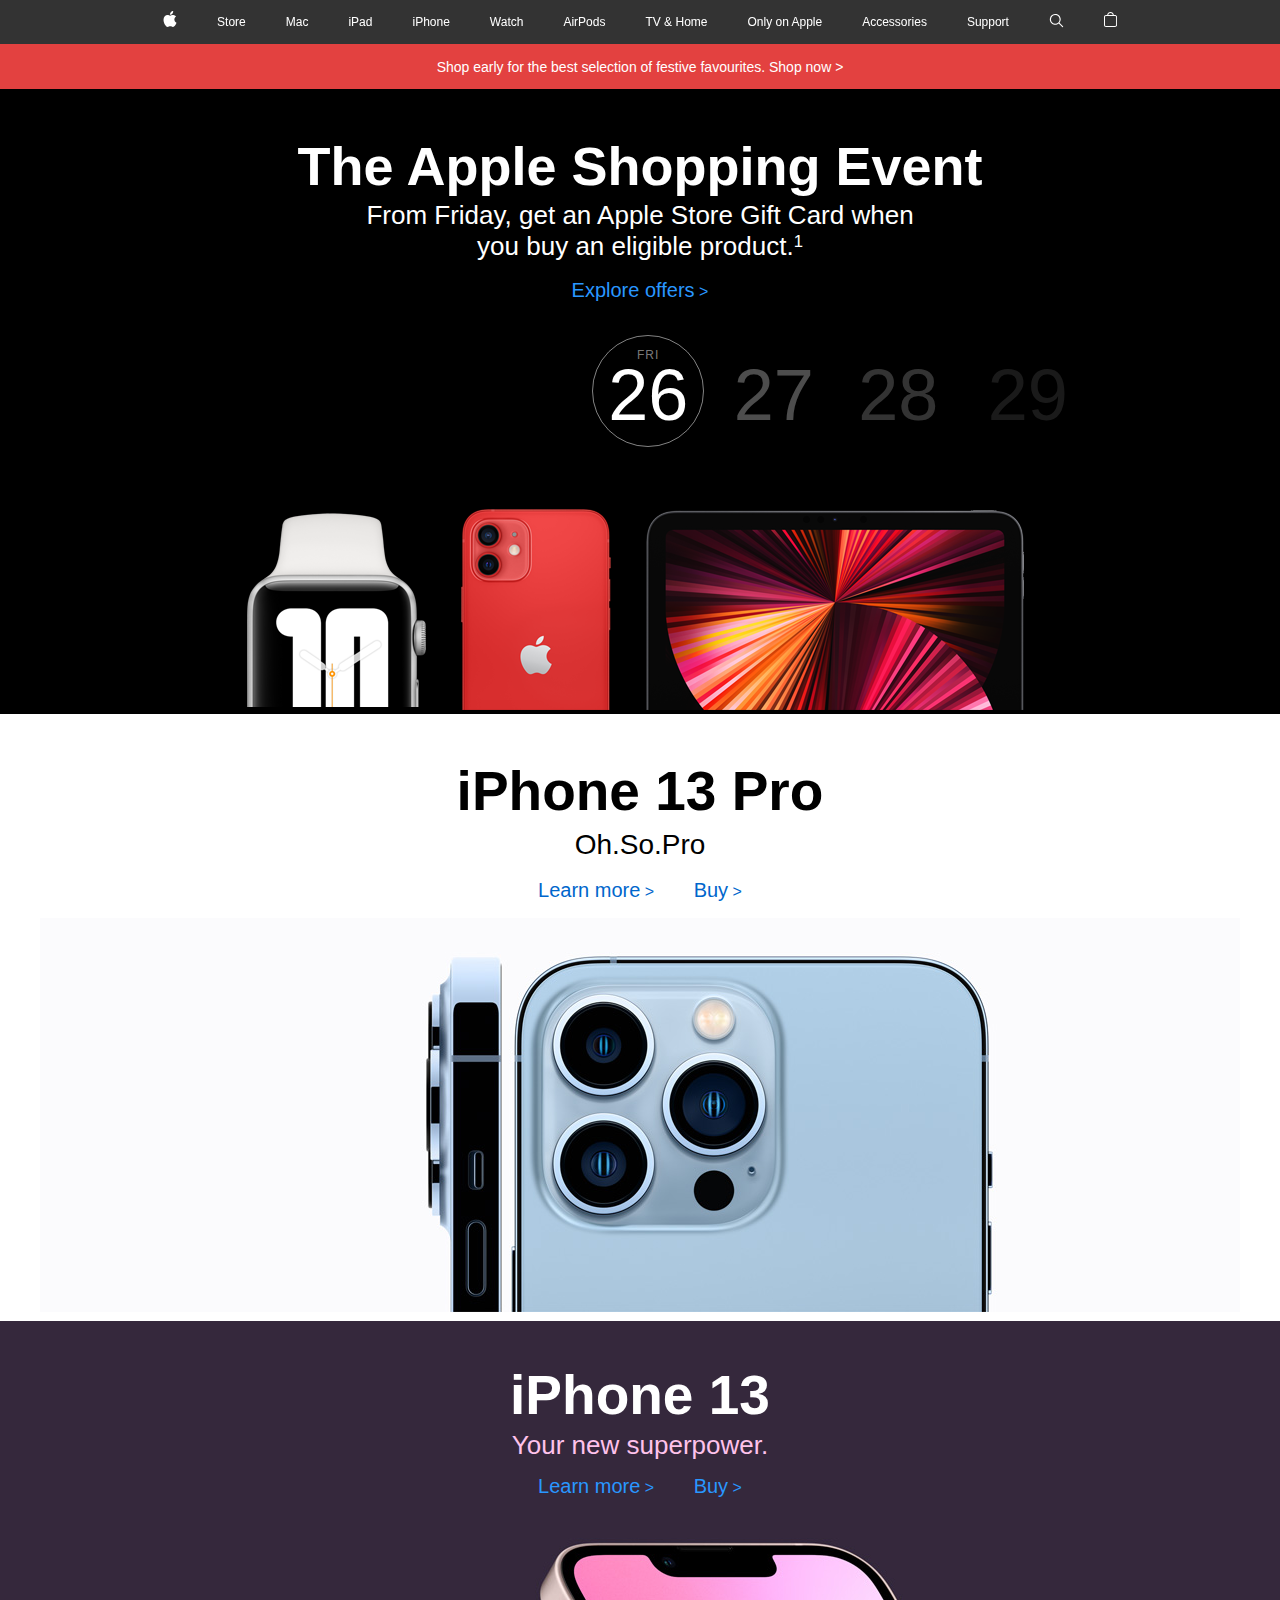
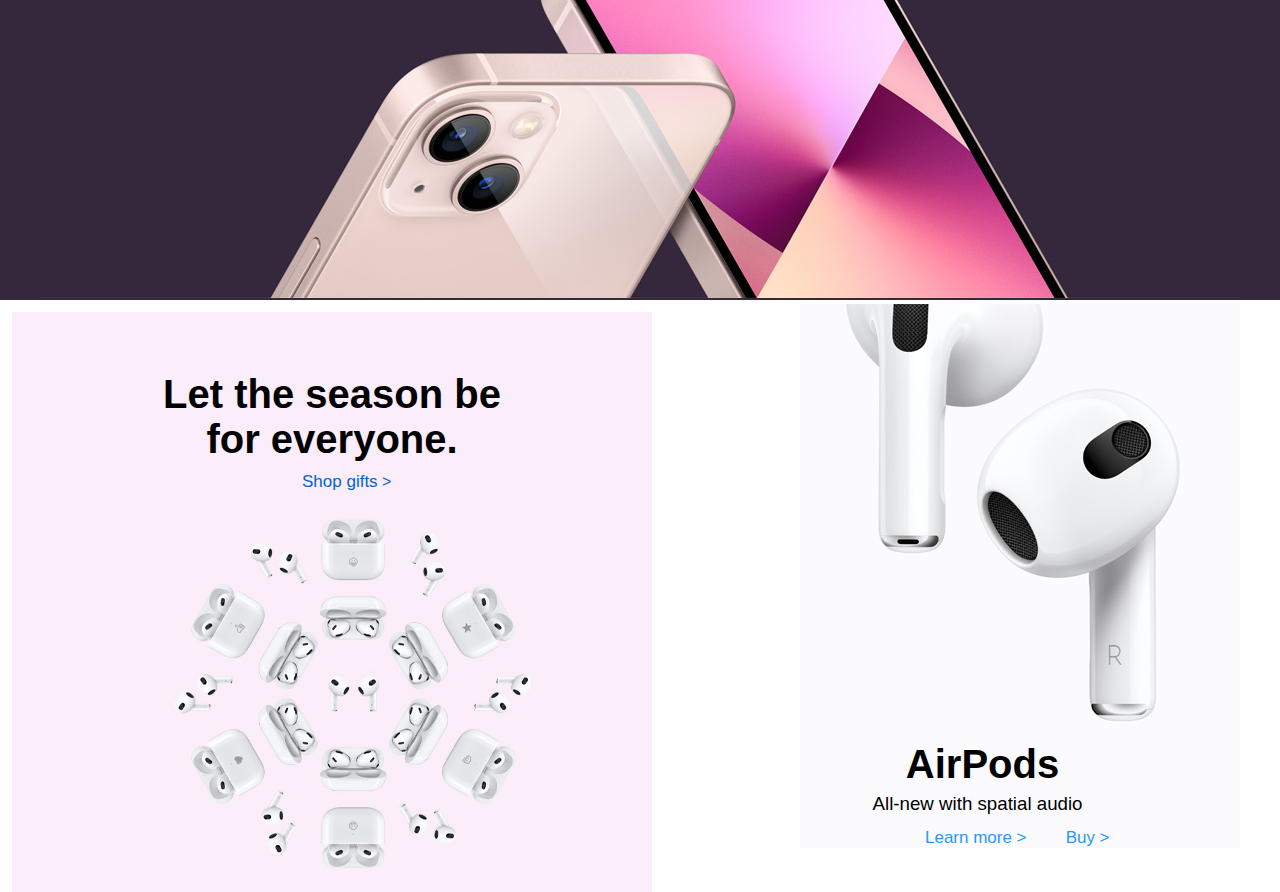
==== commit 1e456217: "airpodsection" ====
--- a/index.html
+++ b/index.html
@@ -100,23 +100,25 @@
             <figure id="seasonPicBox">
                 <img id="seasonPic" src="promo_airpods__cbz50avh6d5y_large.jpg" alt="Macbook Star Arrangement">
             </figure>
+        </div>
 
+        <div id = "airpods">
+            
 
+            <figure id="airpodPicBox">
+                <img id="airpodPic" src="tile_airpods__fuv6vgn42y2q_large.jpg" alt="airpods">
+            </figure>
+
+            <h2 id ="airpodsHeader">AirPods</h2>
+            <h3 id ="airpodsHeader2">All-new with spatial audio</h3>
+
+            <div id="learnBuyAirpod">
+                <a class="blueLink smallBlueLink" href="">Learn more</a> <a class="blueLinkArrow learnMore smallBlueLink" href="">></a>
+                <a class="blueLink smallBlueLink" href="">Buy</a> <a class="blueLinkArrow smallBlueLink" href="">></a>
+            </div>
 
         </div>
 
-
-<!-- 
-        <p>Lorem ipsum dolor, sit amet consectetur adipisicing elit. Nulla, ad?</p>
-        <p>Lorem ipsum dolor, sit amet consectetur adipisicing elit. Nulla, ad?</p>
-        <p>Lorem ipsum dolor, sit amet consectetur adipisicing elit. Nulla, ad?</p>
-        <p>Lorem ipsum dolor, sit amet consectetur adipisicing elit. Nulla, ad?</p>
-        <p>Lorem ipsum dolor, sit amet consectetur adipisicing elit. Nulla, ad?</p>
-        <p>Lorem ipsum dolor, sit amet consectetur adipisicing elit. Nulla, ad?</p>
-        <p>Lorem ipsum dolor, sit amet consectetur adipisicing elit. Nulla, ad?</p>
-        <p>Lorem ipsum dolor, sit amet consectetur adipisicing elit. Nulla, ad?</p>
-        <p>Lorem ipsum dolor, sit amet consectetur adipisicing elit. Nulla, ad?</p>
-        <p>Lorem ipsum dolor, sit amet consectetur adipisicing elit. Nulla, ad?</p> -->
     </section>
 
 
--- a/style.css
+++ b/style.css
@@ -217,10 +217,7 @@
 #iPhone13Header{
     font-size: 55px;
     text-align: center;
-    padding-top: 42px;
-    
-
-
+    padding-top: 42px;    
 }
 
 #iPhone13Header2{
@@ -242,22 +239,24 @@
 
 #iPhonePic{
     margin-left:-865px;
-    /* position:relative; */
-    margin-top: -240px;
-    
-    
+    margin-top: -240px;    
 }
 
 #mainShop{
     background-color: white;
     margin-top: -36px;
+    
+    
 }
 
 #season{
     background-color: rgb(251, 237, 250);
     width: 50%;
     margin-top:48px;
-    margin-left:12px;    
+    margin-left:12px;
+    
+    
+        
 }
 
 #seasonHeader{
@@ -266,6 +265,7 @@
     color: black;
     text-align: center;
     margin-bottom:10px;
+    padding-top:60px;
 }
 
 #seasonLink{
@@ -283,4 +283,45 @@
     position:relative;
     margin-top: -175px;    
     margin-left: -330px;        
+}
+
+#airpods{    
+    margin-top:-620px;
+    margin-left: 800px;
+    overflow: hidden;  
+}
+
+#airpodPicBox{
+    margin-left: -415px;    
+    overflow: hidden;
+     
+}
+
+#airpodsHeader{
+    text-align: center;
+    color: black;
+    font-size: 40px;
+    font-weight: 600;
+    margin-top:-162px;
+    margin-left: -115px;
+    margin-bottom:-13px;
+
+
+
+}
+
+#airpodsHeader2{
+    text-align: center;
+    color: black;
+    margin-bottom: 13px;
+    font-weight: 500;
+    margin-left:-125px
+}
+
+#learnBuyAirpod{
+    margin-left:125px;
+}
+
+.smallBlueLink{
+font-size: 17px;
 }